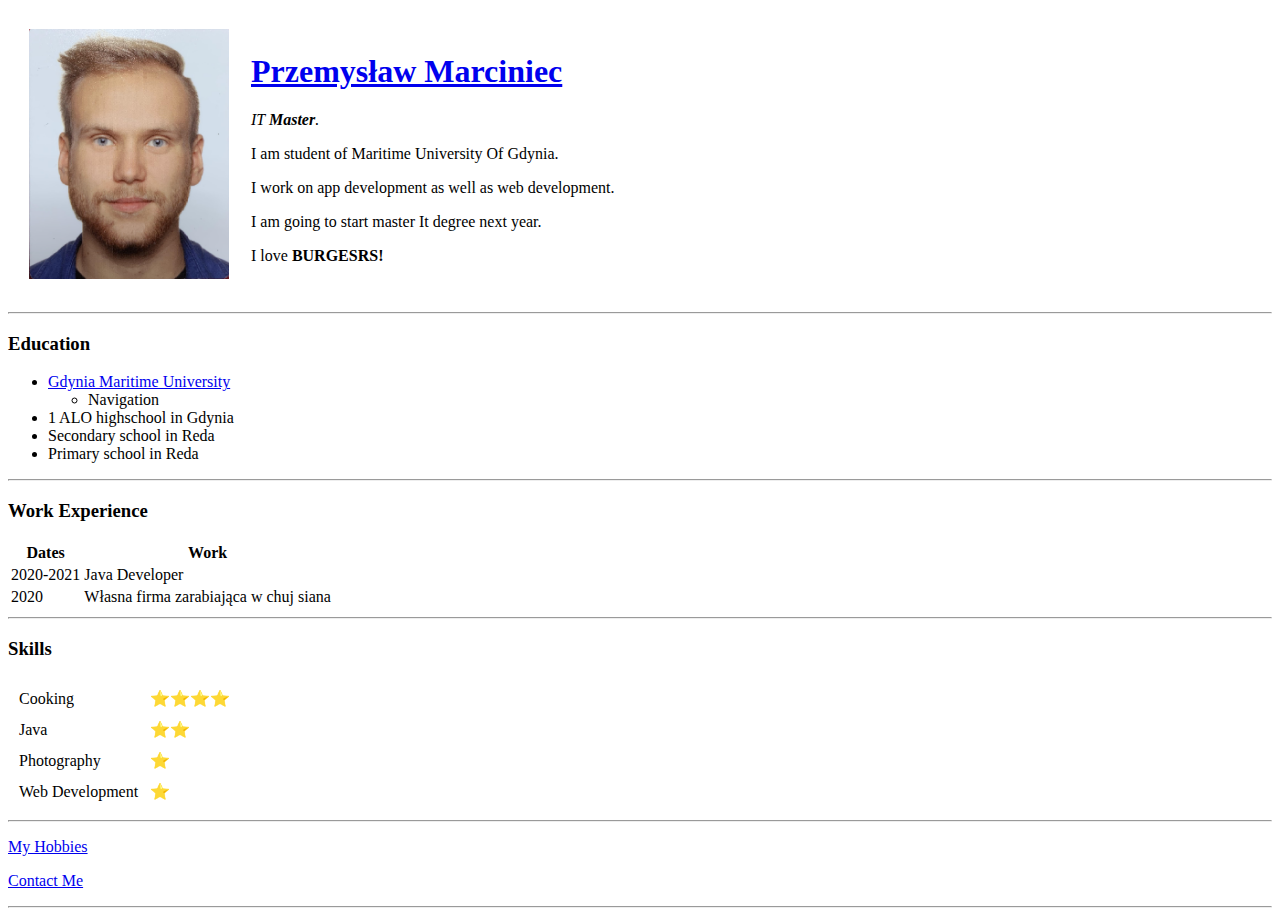
==== index.html @ 844f7e92 "Add initial cv website files" ====
<!DOCTYPE html>
<html>

<head>
  <meta charset="utf-8">
  <title>🐈 Przemysław's Personal Site 🐈</title>
</head>

<body>
  <table cellspacing="20">
    <tr>
      <td>
        <img src="images/face-zmniejszone.png" alt="Here should be the handsome guy's image." height="250" , width="200">
      </td>
      <td>
        <h1><a href="https://www.facebook.com/przemek.marciniec.1?ref=bookmarks">Przemysław Marciniec</a></h1>
        <p><em>IT <Strong>Master</Strong>.</em></p>
        <p>I am student of Maritime University Of Gdynia.</p>
        <p>I work on app development as well as web development.</p>
        <p>I am going to start master It degree next year.</p>
        <p>I love <strong>BURGESRS!</strong></p>
      </td>
    </tr>
  </table>



  <hr>

  <h3>Education</h3>
  <ul>
    <li><a href="https://umg.edu.pl/">Gdynia Maritime University</a></li>
    <ul>
      <li>Navigation</li>
    </ul>
    <li>1 ALO highschool in Gdynia </li>
    <li>Secondary school in Reda</li>
    <li>Primary school in Reda</li>
  </ul>
  <hr>

  <h3>Work Experience</h3>
  <table>
    <thead>
      <tr>
        <th>Dates</th>
        <th>Work</th>
      </tr>
    </thead>
    <tbody>
      <tr>
        <td>2020-2021</td>
        <td>Java Developer</td>
      </tr>
      <tr>
        <td>2020</td>
        <td>Własna firma zarabiająca w chuj siana</td>
      </tr>
    </tbody>
  </table>
  <hr>

  <h3>Skills</h3>
  <table cellspacing="10">
    <tbody>
      <tr>
        <td>Cooking</td>
        <td>⭐⭐⭐⭐</td>
      </tr>
      <tr>
        <td>Java</td>
        <td>⭐⭐</td>
      </tr>
      <tr>
        <td>Photography</td>
        <td>⭐</td>
      </tr>
      <tr>
        <td>Web Development</td>
        <td>⭐</td>
      </tr>
    </tbody>
  </table>




  <hr>
  <p><a href="hobbies.html">My Hobbies</a></p>
  <p><a href="contact-me.html">Contact Me</a></p>
  <hr>




</body>

</html>
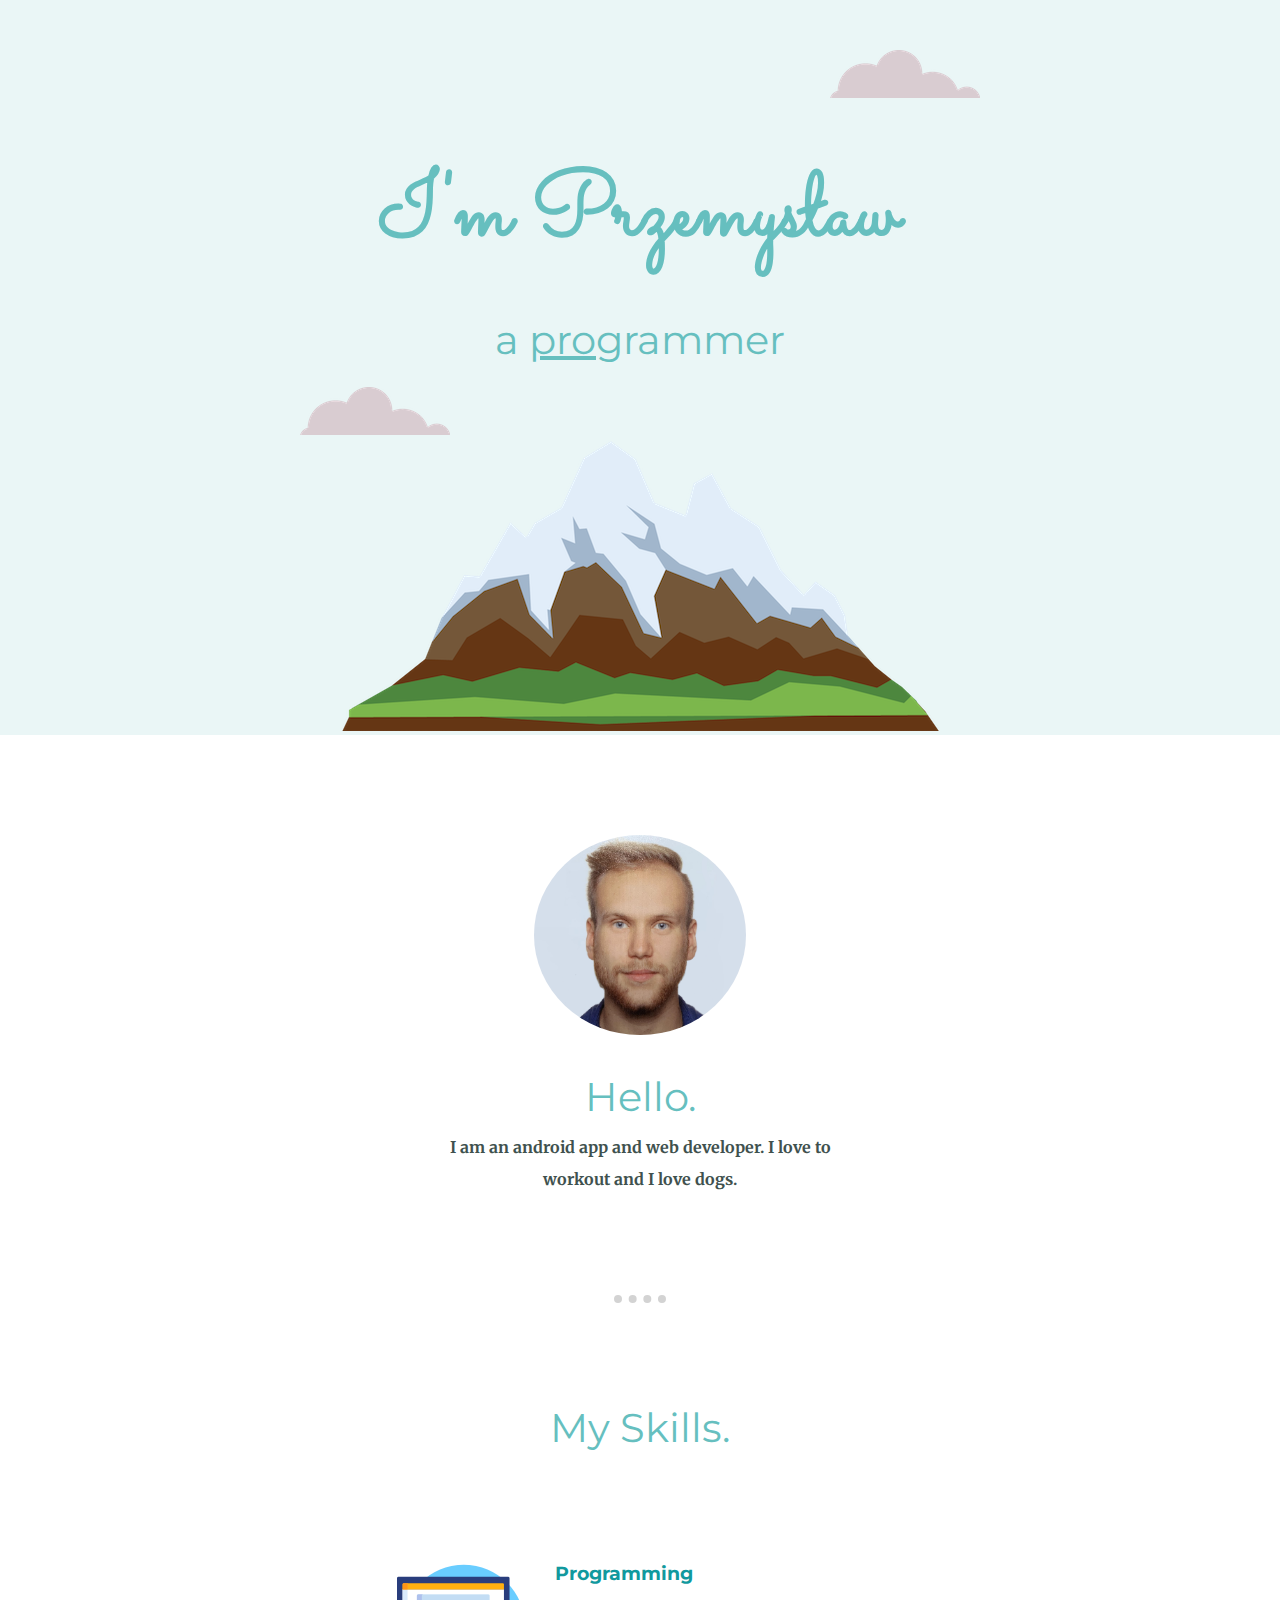
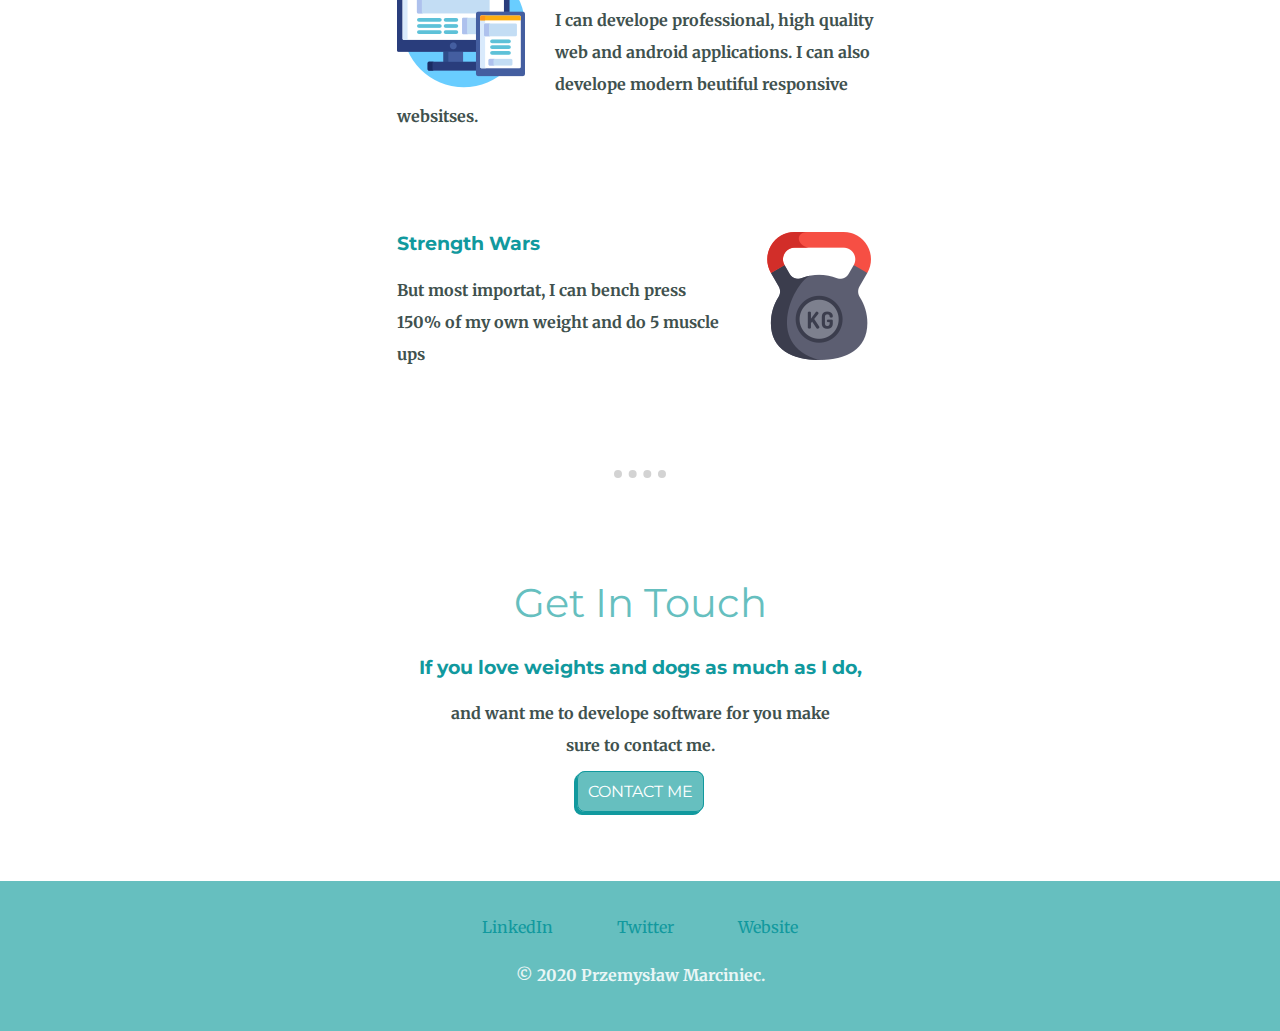
==== commit 7a25c8bd: "Add files via upload" ====
--- a/index.html
+++ b/index.html
@@ -1,96 +1,58 @@
 <!DOCTYPE html>
-<html>
+<html lang="en" dir="ltr">
 
 <head>
   <meta charset="utf-8">
-  <title>🐈 Przemysław's Personal Site 🐈</title>
+  <title>Przemysław Marciniec</title>
+  <link rel="stylesheet" href="css/styles.css">
+  <link rel="icon" href="favicon.ico">
+  <link href="https://fonts.googleapis.com/css?family=Merriweather|Montserrat|Sacramento&display=swap" rel="stylesheet">
 </head>
 
 <body>
-  <table cellspacing="20">
-    <tr>
-      <td>
-        <img src="images/face-zmniejszone.png" alt="Here should be the handsome guy's image." height="250" , width="200">
-      </td>
-      <td>
-        <h1><a href="https://www.facebook.com/przemek.marciniec.1?ref=bookmarks">Przemysław Marciniec</a></h1>
-        <p><em>IT <Strong>Master</Strong>.</em></p>
-        <p>I am student of Maritime University Of Gdynia.</p>
-        <p>I work on app development as well as web development.</p>
-        <p>I am going to start master It degree next year.</p>
-        <p>I love <strong>BURGESRS!</strong></p>
-      </td>
-    </tr>
-  </table>
+  <div class="top-container">
+    <img class="top-cloud" src="images/cloud.png" alt="cloud-img">
+    <h1>I'm Przemysław</h1>
+    <h2>a <span class="pro">pro</span>grammer</h2>
+    <img class="bottom-cloud" src="images/cloud.png" alt="cloud-img">
+    <img src="images/mountain.png" alt="mountain-img">
+  </div>
+  <div class="middle-container">
+    <div class="profile">
+      <img class="face" src="images/face-zmniejszone.png" alt="face-img">
+      <h2>Hello.</h2>
+      <p class="intro">I am an android app and web developer. I love to workout and I love dogs.</p>
+    </div>
+    <hr>
+    <div class="skills">
+      <h2>My Skills.</h2>
+      <div class="skill-row">
+        <img class="computer-img" src="images/monitor.png" alt="computer-img">
+        <h3>Programming</h3>
+        <p>I can develope professional, high quality web and android applications. I can also develope modern beutiful responsive websitses.</p>
+      </div>
+      <div class="skill-row">
+        <img class="gym-img" src="images/weight.png" alt="gym-image">
+        <h3>Strength Wars</h3>
+        <p>But most importat, I can bench press 150% of my own weight and do 5 muscle ups</p>
+      </div>
+    </div>
+    <hr>
+    <div class="contact-me">
+      <h2>Get In Touch</h2>
+      <h3>If you love weights and dogs as much as I do,</h3>
+      <p class="contact-message">and want me to develope software for you make sure to contact me.</p>
+      <a class="btn" href="mailto:marciniec.przemyslaw33@gmail.com">CONTACT ME</a>
+    </div>
+  </div>
 
 
-
-  <hr>
-
-  <h3>Education</h3>
-  <ul>
-    <li><a href="https://umg.edu.pl/">Gdynia Maritime University</a></li>
-    <ul>
-      <li>Navigation</li>
-    </ul>
-    <li>1 ALO highschool in Gdynia </li>
-    <li>Secondary school in Reda</li>
-    <li>Primary school in Reda</li>
-  </ul>
-  <hr>
-
-  <h3>Work Experience</h3>
-  <table>
-    <thead>
-      <tr>
-        <th>Dates</th>
-        <th>Work</th>
-      </tr>
-    </thead>
-    <tbody>
-      <tr>
-        <td>2020-2021</td>
-        <td>Java Developer</td>
-      </tr>
-      <tr>
-        <td>2020</td>
-        <td>Własna firma zarabiająca w chuj siana</td>
-      </tr>
-    </tbody>
-  </table>
-  <hr>
-
-  <h3>Skills</h3>
-  <table cellspacing="10">
-    <tbody>
-      <tr>
-        <td>Cooking</td>
-        <td>⭐⭐⭐⭐</td>
-      </tr>
-      <tr>
-        <td>Java</td>
-        <td>⭐⭐</td>
-      </tr>
-      <tr>
-        <td>Photography</td>
-        <td>⭐</td>
-      </tr>
-      <tr>
-        <td>Web Development</td>
-        <td>⭐</td>
-      </tr>
-    </tbody>
-  </table>
-
-
-
-
-  <hr>
-  <p><a href="hobbies.html">My Hobbies</a></p>
-  <p><a href="contact-me.html">Contact Me</a></p>
-  <hr>
-
-
+  <div class="bottom-container">
+    <a class="footer-link" href="https://www.linkedin.com/">LinkedIn</a>
+    <a class="footer-link" href="https://twitter.com/">Twitter</a>
+    <a class="footer-link" href="https://www.appbrewery.co/">Website</a>
+    <p class="copyrights-paragraph">© 2020 Przemysław Marciniec.</p>
+  </div>
 
 
 </body>
--- a/css/styles.css
+++ b/css/styles.css
@@ -0,0 +1,122 @@
+body {
+  color: #40514E;
+  margin: 0;
+  text-align: center;
+  font-family: 'Merriweather', serif;
+
+}
+h1 {
+  margin: 50px auto 0 auto;
+  font-family: 'Sacramento', cursive;
+  font-size: 5.625rem;
+  color: #66BFBF;
+}
+h2 {
+  font-family: 'Montserrat', sans-serif;
+  font-size: 2.5rem;
+  font-weight: normal;
+  margin-bottom: 0;
+  padding-bottom: 10px;
+  color: #66BFBF;
+}
+h3 {
+  font-family: 'Montserrat', sans-serif;
+  color: #11999E;
+}
+hr {
+
+  border: dotted;
+  border-width: 8px 0 0 0;
+  color: #d3d3d3;
+  margin: 100px auto;
+  width: 4%;
+}
+
+a{
+  text-decoration: none;
+  color: #11999E;
+}
+
+p {
+  line-height: 2;
+  font-weight: bold;
+}
+
+.bottom-cloud {
+  position: absolute;
+  left: 300px;
+  bottom: 300px;
+}
+.contact-message {
+  width: 30%;
+  margin: auto;
+}
+.top-cloud {
+  position: absolute;
+  right: 300px;
+  top: 50px;
+}
+.top-container {
+  padding-top: 100px;
+  position: relative;
+  background-color: #EAF6F6;
+}
+.middle-container {
+  margin: 100px 0;
+}
+.bottom-container {
+  height: 150px;
+  background-color: #66BFBF;
+  line-height: 2;
+  margin-top: 60px;
+}
+.skill-row {
+  width: 38%;
+  margin: 100px auto;
+  text-align: left;
+}
+
+.pro {
+  text-decoration: underline;
+}
+.intro {
+  width: 30%;
+  margin: auto;
+}
+
+.face {
+  height: 200px;
+  width: auto;
+  border-radius: 50%;
+}
+.computer-img {
+  float: left;
+  margin-right: 30px;
+}
+.gym-img {
+  float: right;
+  margin-left: 30px;
+}
+.copyrights-paragraph {
+  position: relative;
+  top: 30px;
+  color: #EAF6F6;
+}
+.footer-link {
+  position: relative;
+  top: 30px;
+  margin: 30px;
+}
+.btn {
+  background-color: #66BFBF;
+  border-radius: 8px;
+  box-shadow: -3px 3px #11999E, -2px 2px #11999E, -1px 1px #11999E;
+  border: 1px solid #11999E;
+  color: white;
+  font-family: 'Montserrat', sans-serif;
+  padding: 10px;
+  position: relative;
+  top: 20px;
+
+
+}
